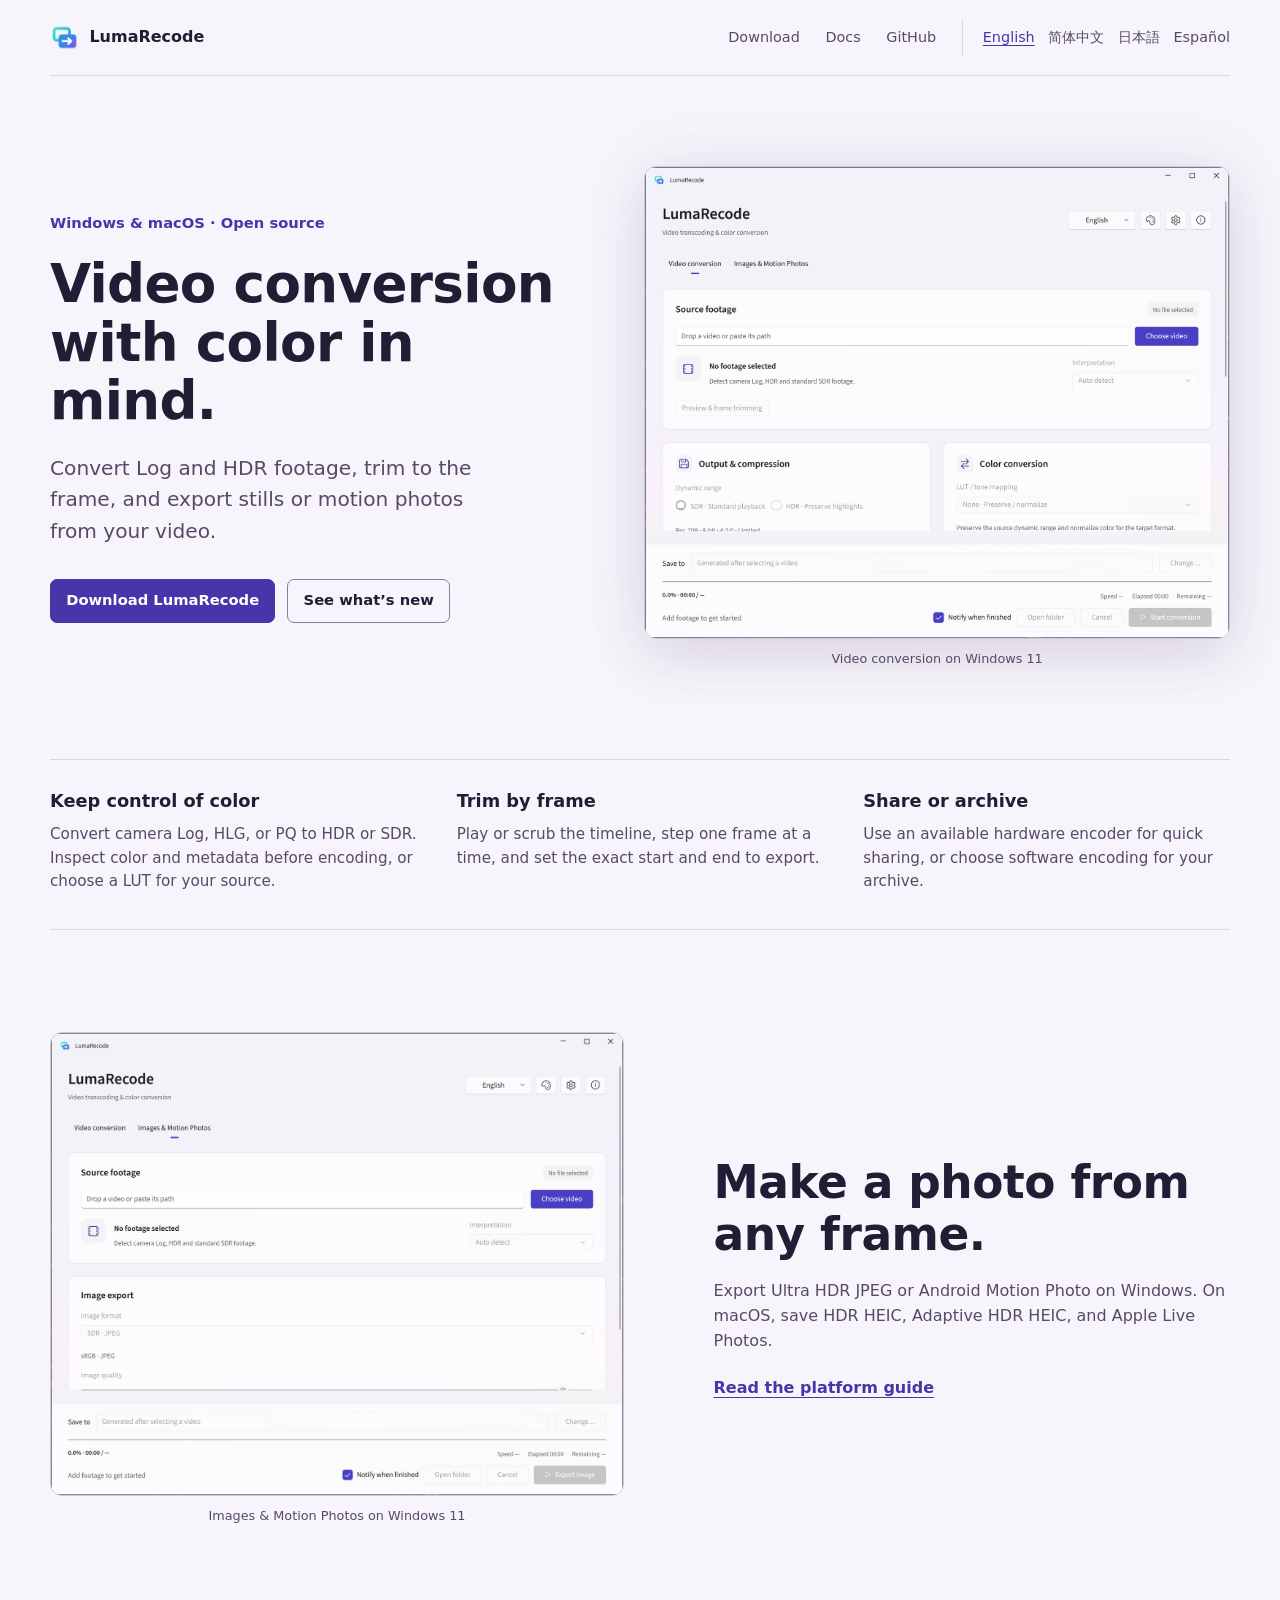
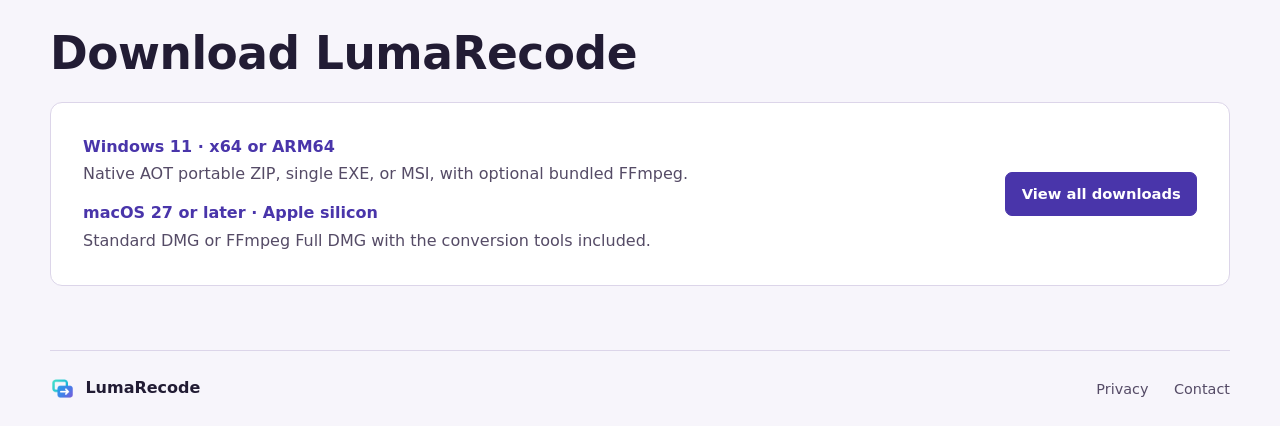
==== site/index.html @ 0689e2ec "Localize the website and follow the system appearance Co-authored-by: codex <197952311+codex@users.n" ====
<!doctype html>
<html lang="en">
<head>
  <meta charset="utf-8">
  <meta name="viewport" content="width=device-width, initial-scale=1">
  <meta name="color-scheme" content="light dark">
  <meta name="description" content="LumaRecode is an open-source video transcoder for Windows and macOS. Convert camera Log and HDR, trim by frame, and export photos.">
  <link rel="canonical" href="https://lumarecode.miku552.top/">
  <link rel="alternate" hreflang="en" href="https://lumarecode.miku552.top/">
  <link rel="alternate" hreflang="zh-Hans" href="https://lumarecode.miku552.top/zh/">
  <link rel="alternate" hreflang="ja" href="https://lumarecode.miku552.top/ja/">
  <link rel="alternate" hreflang="es" href="https://lumarecode.miku552.top/es/">
  <link rel="alternate" hreflang="x-default" href="https://lumarecode.miku552.top/">
  <script src="language.js" data-choose-language></script>
  <link rel="icon" href="assets/lumarecode.png" type="image/png">
  <link rel="stylesheet" href="style.css">
  <title>LumaRecode · Video transcoding for Windows and macOS</title>
</head>
<body>
  <a class="skip" href="#main">Skip to content</a>
  <header class="wrap topbar">
    <a class="brand" href="./?lang=en"><img src="assets/lumarecode.png" width="29" height="29" alt="">LumaRecode</a>
    <div class="site-nav">
      <nav aria-label="Main">
        <a href="#downloads">Download</a>
        <a href="https://github.com/MIKU552/LumaRecode/tree/main/docs#english">Docs</a>
        <a href="https://github.com/MIKU552/LumaRecode">GitHub</a>
      </nav>
      <nav class="locale-nav" aria-label="Language">
        <a href="./?lang=en" data-language="en" lang="en" hreflang="en" aria-current="page">English</a>
        <a href="zh/" data-language="zh" lang="zh-Hans" hreflang="zh-Hans">简体中文</a>
        <a href="ja/" data-language="ja" lang="ja" hreflang="ja">日本語</a>
        <a href="es/" data-language="es" lang="es" hreflang="es">Español</a>
      </nav>
    </div>
  </header>
  <main id="main">
    <section class="wrap hero">
      <div class="intro">
        <p class="platforms">Windows &amp; macOS · Open source</p>
        <h1>Video conversion<br class="headline-break"> with color in mind.</h1>
        <p class="lede">Convert Log and HDR footage, trim to the frame, and export stills or motion photos from your video.</p>
        <div class="actions">
          <a class="button filled" href="#downloads">Download LumaRecode</a>
          <a class="button" href="https://github.com/MIKU552/LumaRecode/blob/main/CHANGELOG.md#english">See what’s new</a>
        </div>
      </div>
      <figure class="hero-shot">
        <picture>
          <source media="(prefers-color-scheme: light)" srcset="assets/windows-conversion-light.webp">
          <img src="assets/windows-conversion.webp" width="1600" height="1291" fetchpriority="high" alt="LumaRecode for Windows, showing the source and conversion controls">
        </picture>
        <figcaption>Video conversion on Windows 11</figcaption>
      </figure>
    </section>
    <section class="wrap workflow" aria-label="Features">
      <div>
        <h2>Keep control of color</h2>
        <p>Convert camera Log, HLG, or PQ to HDR or SDR. Inspect color and metadata before encoding, or choose a LUT for your source.</p>
      </div>
      <div>
        <h2>Trim by frame</h2>
        <p>Play or scrub the timeline, step one frame at a time, and set the exact start and end to export.</p>
      </div>
      <div>
        <h2>Share or archive</h2>
        <p>Use an available hardware encoder for quick sharing, or choose software encoding for your archive.</p>
      </div>
    </section>
    <section class="wrap photos">
      <figure>
        <picture>
          <source media="(prefers-color-scheme: light)" srcset="assets/windows-photos-light.webp">
          <img src="assets/windows-photos.webp" width="1400" height="1129" loading="lazy" alt="The Images and Motion Photos tab in LumaRecode for Windows">
        </picture>
        <figcaption>Images &amp; Motion Photos on Windows 11</figcaption>
      </figure>
      <div>
        <h2>Make a photo from any frame.</h2>
        <p>Export Ultra HDR JPEG or Android Motion Photo on Windows. On macOS, save HDR HEIC, Adaptive HDR HEIC, and Apple Live Photos.</p>
        <a class="text-link" href="https://github.com/MIKU552/LumaRecode/blob/main/docs/readme/en.md">Read the platform guide</a>
      </div>
    </section>
    <section class="wrap downloads" id="downloads">
      <h2>Download LumaRecode</h2>
      <div class="download-panel">
        <dl class="download-platforms">
          <div>
            <dt>Windows 11 · x64 or ARM64</dt>
            <dd>Native AOT portable ZIP, single EXE, or MSI, with optional bundled FFmpeg.</dd>
          </div>
          <div>
            <dt>macOS 27 or later · Apple silicon</dt>
            <dd>Standard DMG or FFmpeg Full DMG with the conversion tools included.</dd>
          </div>
        </dl>
        <a class="button filled" href="https://github.com/MIKU552/LumaRecode/releases/latest">View all downloads</a>
      </div>
    </section>
  </main>
  <footer class="wrap footer">
    <a class="brand" href="./?lang=en"><img src="assets/lumarecode.png" width="25" height="25" alt="">LumaRecode</a>
    <nav aria-label="Project">
      <a href="privacy.html#english">Privacy</a>
      <a href="mailto:lumarecode@miku552.top">Contact</a>
    </nav>
  </footer>
</body>
</html>
---- site/style.css ----
:root {
  color-scheme: dark;
  font-family: system-ui, "Segoe UI", sans-serif;
  color: var(--text);
  background: #101017;
  --text: #f7f5ff;
  --muted: #b7b4c9;
  --line: #2c293b;
  --accent: #d1c2fb;
  --panel: #191823;
  --button-border: #494359;
  --button-hover: #252233;
  --button-hover-border: #82749d;
  --filled-text: #201733;
  --filled-hover: #e4d9ff;
  --image-border: #454158;
  --hero-shadow: 0 18px 68px #030208b0, 0 0 86px #51459832;
}

@media (prefers-color-scheme: light) {
  :root {
    color-scheme: light;
    background: #f7f5fb;
    --text: #221c34;
    --muted: #554b66;
    --line: #dcd5e9;
    --accent: #4935aa;
    --panel: #fff;
    --button-border: #887ca3;
    --button-hover: #eee9f8;
    --button-hover-border: #695b88;
    --filled-text: #fff;
    --filled-hover: #382682;
    --image-border: #cfc6e0;
    --hero-shadow: 0 18px 58px #3c25501f, 0 0 68px #7861b415;
  }
}

*, *::before, *::after { box-sizing: border-box; }
body { margin: 0; line-height: 1.55; }
a { color: inherit; text-underline-offset: .22em; }
a:focus-visible { outline: 2px solid var(--accent); outline-offset: 5px; }
img { display: block; max-width: 100%; height: auto; }
figure, h1, h2, h3, p { margin: 0; }
.wrap { width: min(1180px, calc(100% - 64px)); margin-inline: auto; }
.skip { position: absolute; left: 1rem; top: -5rem; padding: .7rem; background: var(--panel); z-index: 2; }
.skip:focus { top: 1rem; }

.topbar, .footer {
  display: flex;
  justify-content: space-between;
  align-items: center;
  gap: 1.5rem;
  min-height: 76px;
  padding-block: 16px;
}
.topbar { border-bottom: 1px solid var(--line); }
.brand { display: inline-flex; align-items: center; gap: .65rem; font-weight: 700; text-decoration: none; }
nav { display: flex; flex-wrap: wrap; gap: .65rem 1.6rem; color: var(--muted); font-size: .9rem; }
nav a { text-decoration: none; }
nav a:hover { color: var(--text); text-decoration: underline; }
.site-nav { display: flex; flex-wrap: wrap; gap: .55rem 1.6rem; align-items: center; justify-content: flex-end; }
.locale-nav { border-inline-start: 1px solid var(--line); padding-inline-start: 1.25rem; gap: .15rem .85rem; }
.locale-nav a { display: inline-flex; min-height: 36px; align-items: center; }
.locale-nav [aria-current="page"] { color: var(--accent); text-decoration: underline; }

.hero {
  display: grid;
  grid-template-columns: minmax(0, .95fr) minmax(0, 1.05fr);
  align-items: center;
  gap: clamp(2rem, 5vw, 5rem);
  padding-block: clamp(3.2rem, 7vw, 6.6rem);
}
.platforms { color: var(--accent); font-size: .92rem; font-weight: 600; }
.platforms { margin-bottom: 1.3rem; }
h1 {
  font-size: clamp(2.35rem, 4.55vw, 4.125rem);
  font-weight: 680;
  letter-spacing: -.012em;
  line-height: 1.1;
  text-wrap: balance;
}
h1:lang(zh), h1:lang(ja) { letter-spacing: .028em; line-height: 1.15; }
.hero h1:lang(en) { font-size: clamp(2.25rem, 4.15vw, 3.5rem); }
.lede { margin-top: 1.4rem; max-width: 34ch; font-size: clamp(1.06rem, 1.6vw, 1.26rem); }
p, figcaption { color: var(--muted); }
.actions { display: flex; flex-wrap: wrap; gap: .75rem; margin-top: 2rem; }
.button {
  display: inline-flex;
  align-items: center;
  justify-content: center;
  min-height: 44px;
  padding: .58rem .95rem;
  border: 1px solid var(--button-border);
  border-radius: 7px;
  font-size: .92rem;
  font-weight: 650;
  text-decoration: none;
}
.button:hover { background: var(--button-hover); border-color: var(--button-hover-border); }
.button.filled { border-color: var(--accent); background: var(--accent); color: var(--filled-text); }
.button.filled:hover { background: var(--filled-hover); }
.hero-shot img, .photos img {
  width: 100%;
  border: 1px solid var(--image-border);
  border-radius: 12px;
}
.hero-shot img { box-shadow: var(--hero-shadow); }
figcaption { margin-top: .65rem; text-align: center; font-size: .8rem; }

.workflow {
  display: grid;
  grid-template-columns: repeat(3, minmax(0, 1fr));
  gap: 1.6rem 2.5rem;
  padding-block: 1.8rem 2.2rem;
  border-block: 1px solid var(--line);
}
.workflow h2 { margin-bottom: .45rem; font-size: 1.11rem; }
.workflow p { font-size: .95rem; }
.photos {
  display: grid;
  grid-template-columns: minmax(0, 1fr) minmax(0, .9fr);
  align-items: center;
  gap: clamp(2rem, 7vw, 6rem);
  padding-block: clamp(3.5rem, 8vw, 7rem);
}
.photos h2, .downloads h2 { font-size: clamp(1.9rem, 3.55vw, 3.3rem); line-height: 1.15; letter-spacing: -.01em; }
.photos h2:lang(zh), .photos h2:lang(ja), .downloads h2:lang(zh), .downloads h2:lang(ja) { letter-spacing: .02em; }
.photos p { margin-block: 1.1rem 1.4rem; }
.text-link { color: var(--accent); font-weight: 600; }
.downloads { scroll-margin-top: 1.5rem; padding-bottom: 4rem; }
.download-panel {
  display: grid;
  grid-template-columns: minmax(0, 1fr) auto;
  align-items: center;
  gap: 1.25rem 2rem;
  margin-top: 1.35rem;
  padding: clamp(1.15rem, 3vw, 2rem);
  border: 1px solid var(--line);
  border-radius: 12px;
  background: var(--panel);
}
.download-platforms { display: grid; gap: .9rem; margin: 0; }
.download-platforms dt { color: var(--accent); font-weight: 600; }
.download-platforms dd { margin: .15rem 0 0; color: var(--muted); }
.footer { border-top: 1px solid var(--line); }
.policy { max-width: 780px; padding-block: 3rem; }
.policy section + section { margin-top: 3.5rem; }
.policy h1 { font-size: clamp(2rem, 5vw, 3rem); }
.policy h2 { font-size: 1.25rem; margin-top: 1.8rem; }
.policy p { margin-top: .7rem; }

@media (max-width: 830px) {
  .wrap { width: calc(100% - 40px); }
  .hero, .photos { grid-template-columns: 1fr; gap: 1.8rem; }
  .hero .lede { max-width: 50ch; }
  .photos > div { order: -1; }
}

@media (max-width: 560px) {
  .topbar, .footer { align-items: flex-start; flex-direction: column; gap: .9rem; }
  nav { gap: .55rem 1.05rem; }
  .site-nav { justify-content: flex-start; }
  .locale-nav { border-inline-start: 0; padding-inline-start: 0; }
  .workflow, .download-panel { grid-template-columns: 1fr; }
  .download-panel .button { justify-self: start; }
}

@media (max-width: 360px) {
  .headline-break { display: none; }
}
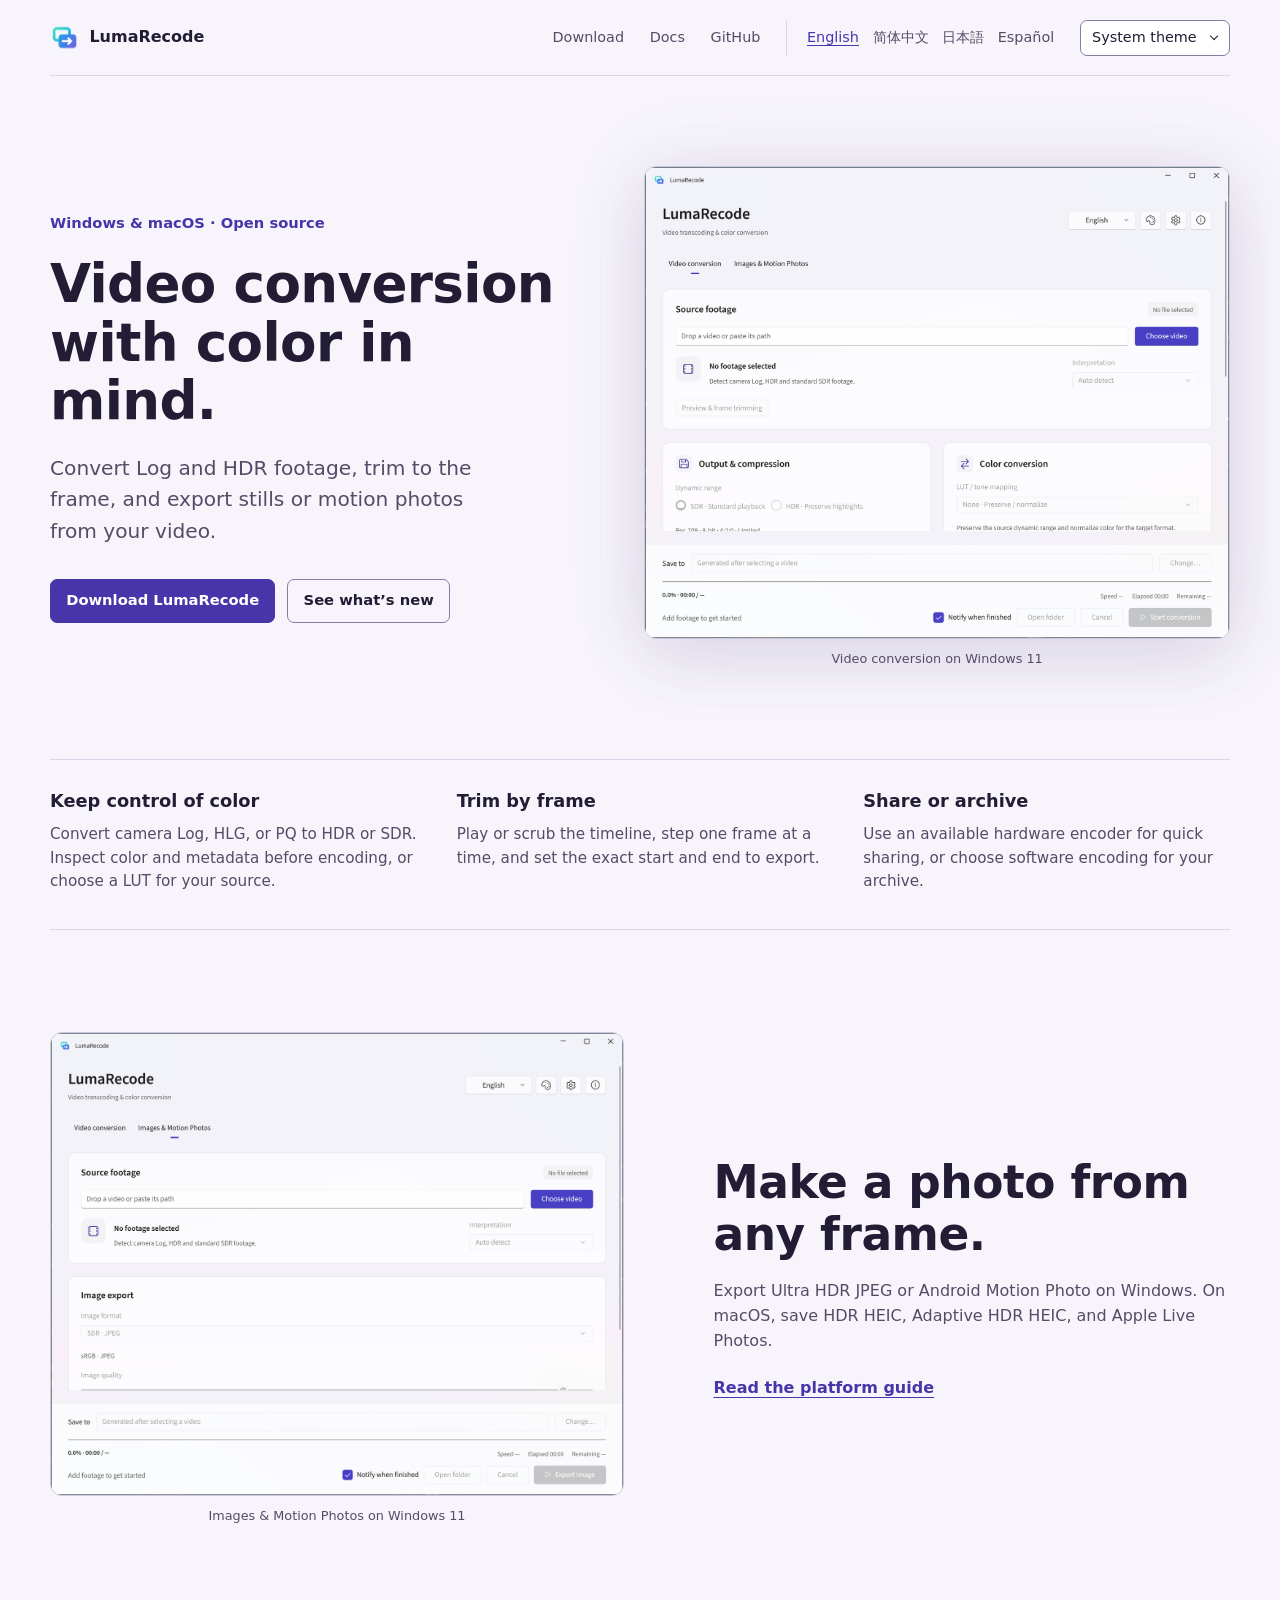
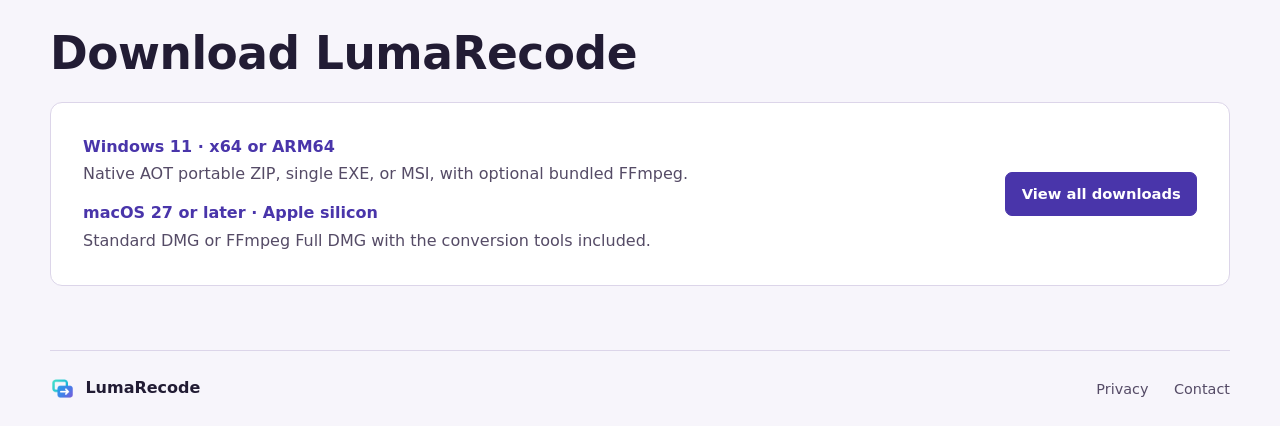
==== commit 07e5e7a2: "Add a persistent system, light and dark theme selector Co-authored-by: codex <197952311+codex@users." ====
--- a/site/index.html
+++ b/site/index.html
@@ -13,6 +13,7 @@
   <link rel="alternate" hreflang="x-default" href="https://lumarecode.miku552.top/">
   <script src="language.js" data-choose-language></script>
   <link rel="icon" href="assets/lumarecode.png" type="image/png">
+  <script src="appearance.js"></script>
   <link rel="stylesheet" href="style.css">
   <title>LumaRecode · Video transcoding for Windows and macOS</title>
 </head>
@@ -32,6 +33,13 @@
         <a href="ja/" data-language="ja" lang="ja" hreflang="ja">日本語</a>
         <a href="es/" data-language="es" lang="es" hreflang="es">Español</a>
       </nav>
+      <div class="theme-picker" hidden>
+        <select aria-label="Appearance">
+          <option value="system">System theme</option>
+          <option value="light">Light theme</option>
+          <option value="dark">Dark theme</option>
+        </select>
+      </div>
     </div>
   </header>
   <main id="main">
@@ -47,7 +55,7 @@
       </div>
       <figure class="hero-shot">
         <picture>
-          <source media="(prefers-color-scheme: light)" srcset="assets/windows-conversion-light.webp">
+          <source data-light-screenshot media="(prefers-color-scheme: light)" srcset="assets/windows-conversion-light.webp">
           <img src="assets/windows-conversion.webp" width="1600" height="1291" fetchpriority="high" alt="LumaRecode for Windows, showing the source and conversion controls">
         </picture>
         <figcaption>Video conversion on Windows 11</figcaption>
@@ -70,7 +78,7 @@
     <section class="wrap photos">
       <figure>
         <picture>
-          <source media="(prefers-color-scheme: light)" srcset="assets/windows-photos-light.webp">
+          <source data-light-screenshot media="(prefers-color-scheme: light)" srcset="assets/windows-photos-light.webp">
           <img src="assets/windows-photos.webp" width="1400" height="1129" loading="lazy" alt="The Images and Motion Photos tab in LumaRecode for Windows">
         </picture>
         <figcaption>Images &amp; Motion Photos on Windows 11</figcaption>
--- a/site/style.css
+++ b/site/style.css
@@ -1,45 +1,30 @@
 :root {
-  color-scheme: dark;
+  color-scheme: light dark;
   font-family: system-ui, "Segoe UI", sans-serif;
   color: var(--text);
-  background: #101017;
-  --text: #f7f5ff;
-  --muted: #b7b4c9;
-  --line: #2c293b;
-  --accent: #d1c2fb;
-  --panel: #191823;
-  --button-border: #494359;
-  --button-hover: #252233;
-  --button-hover-border: #82749d;
-  --filled-text: #201733;
-  --filled-hover: #e4d9ff;
-  --image-border: #454158;
-  --hero-shadow: 0 18px 68px #030208b0, 0 0 86px #51459832;
+  background: light-dark(#f7f5fb, #101017);
+  --text: light-dark(#221c34, #f7f5ff);
+  --muted: light-dark(#554b66, #b7b4c9);
+  --line: light-dark(#dcd5e9, #2c293b);
+  --accent: light-dark(#4935aa, #d1c2fb);
+  --panel: light-dark(#fff, #191823);
+  --button-border: light-dark(#887ca3, #494359);
+  --button-hover: light-dark(#eee9f8, #252233);
+  --button-hover-border: light-dark(#695b88, #82749d);
+  --filled-text: light-dark(#fff, #201733);
+  --filled-hover: light-dark(#382682, #e4d9ff);
+  --image-border: light-dark(#cfc6e0, #454158);
+  --image-shadow: light-dark(#3c25501f, #030208b0);
+  --image-glow: light-dark(#7861b415, #51459832);
 }
 
-@media (prefers-color-scheme: light) {
-  :root {
-    color-scheme: light;
-    background: #f7f5fb;
-    --text: #221c34;
-    --muted: #554b66;
-    --line: #dcd5e9;
-    --accent: #4935aa;
-    --panel: #fff;
-    --button-border: #887ca3;
-    --button-hover: #eee9f8;
-    --button-hover-border: #695b88;
-    --filled-text: #fff;
-    --filled-hover: #382682;
-    --image-border: #cfc6e0;
-    --hero-shadow: 0 18px 58px #3c25501f, 0 0 68px #7861b415;
-  }
-}
+:root[data-appearance="light"] { color-scheme: light; }
+:root[data-appearance="dark"] { color-scheme: dark; }
 
 *, *::before, *::after { box-sizing: border-box; }
 body { margin: 0; line-height: 1.55; }
 a { color: inherit; text-underline-offset: .22em; }
-a:focus-visible { outline: 2px solid var(--accent); outline-offset: 5px; }
+a:focus-visible, .theme-picker select:focus-visible { outline: 2px solid var(--accent); outline-offset: 5px; }
 img { display: block; max-width: 100%; height: auto; }
 figure, h1, h2, h3, p { margin: 0; }
 .wrap { width: min(1180px, calc(100% - 64px)); margin-inline: auto; }
@@ -63,6 +48,33 @@
 .locale-nav { border-inline-start: 1px solid var(--line); padding-inline-start: 1.25rem; gap: .15rem .85rem; }
 .locale-nav a { display: inline-flex; min-height: 36px; align-items: center; }
 .locale-nav [aria-current="page"] { color: var(--accent); text-decoration: underline; }
+.theme-picker { display: inline-flex; position: relative; }
+.theme-picker[hidden] { display: none; }
+.theme-picker select {
+  appearance: none;
+  min-height: 36px;
+  padding: .28rem 2rem .28rem .7rem;
+  border: 1px solid var(--button-border);
+  border-radius: 7px;
+  background: var(--panel);
+  color: var(--text);
+  font: inherit;
+  font-size: .9rem;
+  cursor: pointer;
+}
+.theme-picker select:hover { background: var(--button-hover); border-color: var(--button-hover-border); }
+.theme-picker::after {
+  content: "";
+  position: absolute;
+  top: calc(50% - .28rem);
+  right: .8rem;
+  width: .38rem;
+  height: .38rem;
+  border-right: 1px solid;
+  border-bottom: 1px solid;
+  transform: rotate(45deg);
+  pointer-events: none;
+}
 
 .hero {
   display: grid;
@@ -105,7 +117,7 @@
   border: 1px solid var(--image-border);
   border-radius: 12px;
 }
-.hero-shot img { box-shadow: var(--hero-shadow); }
+.hero-shot img { box-shadow: 0 18px 68px var(--image-shadow), 0 0 86px var(--image-glow); }
 figcaption { margin-top: .65rem; text-align: center; font-size: .8rem; }
 
 .workflow {
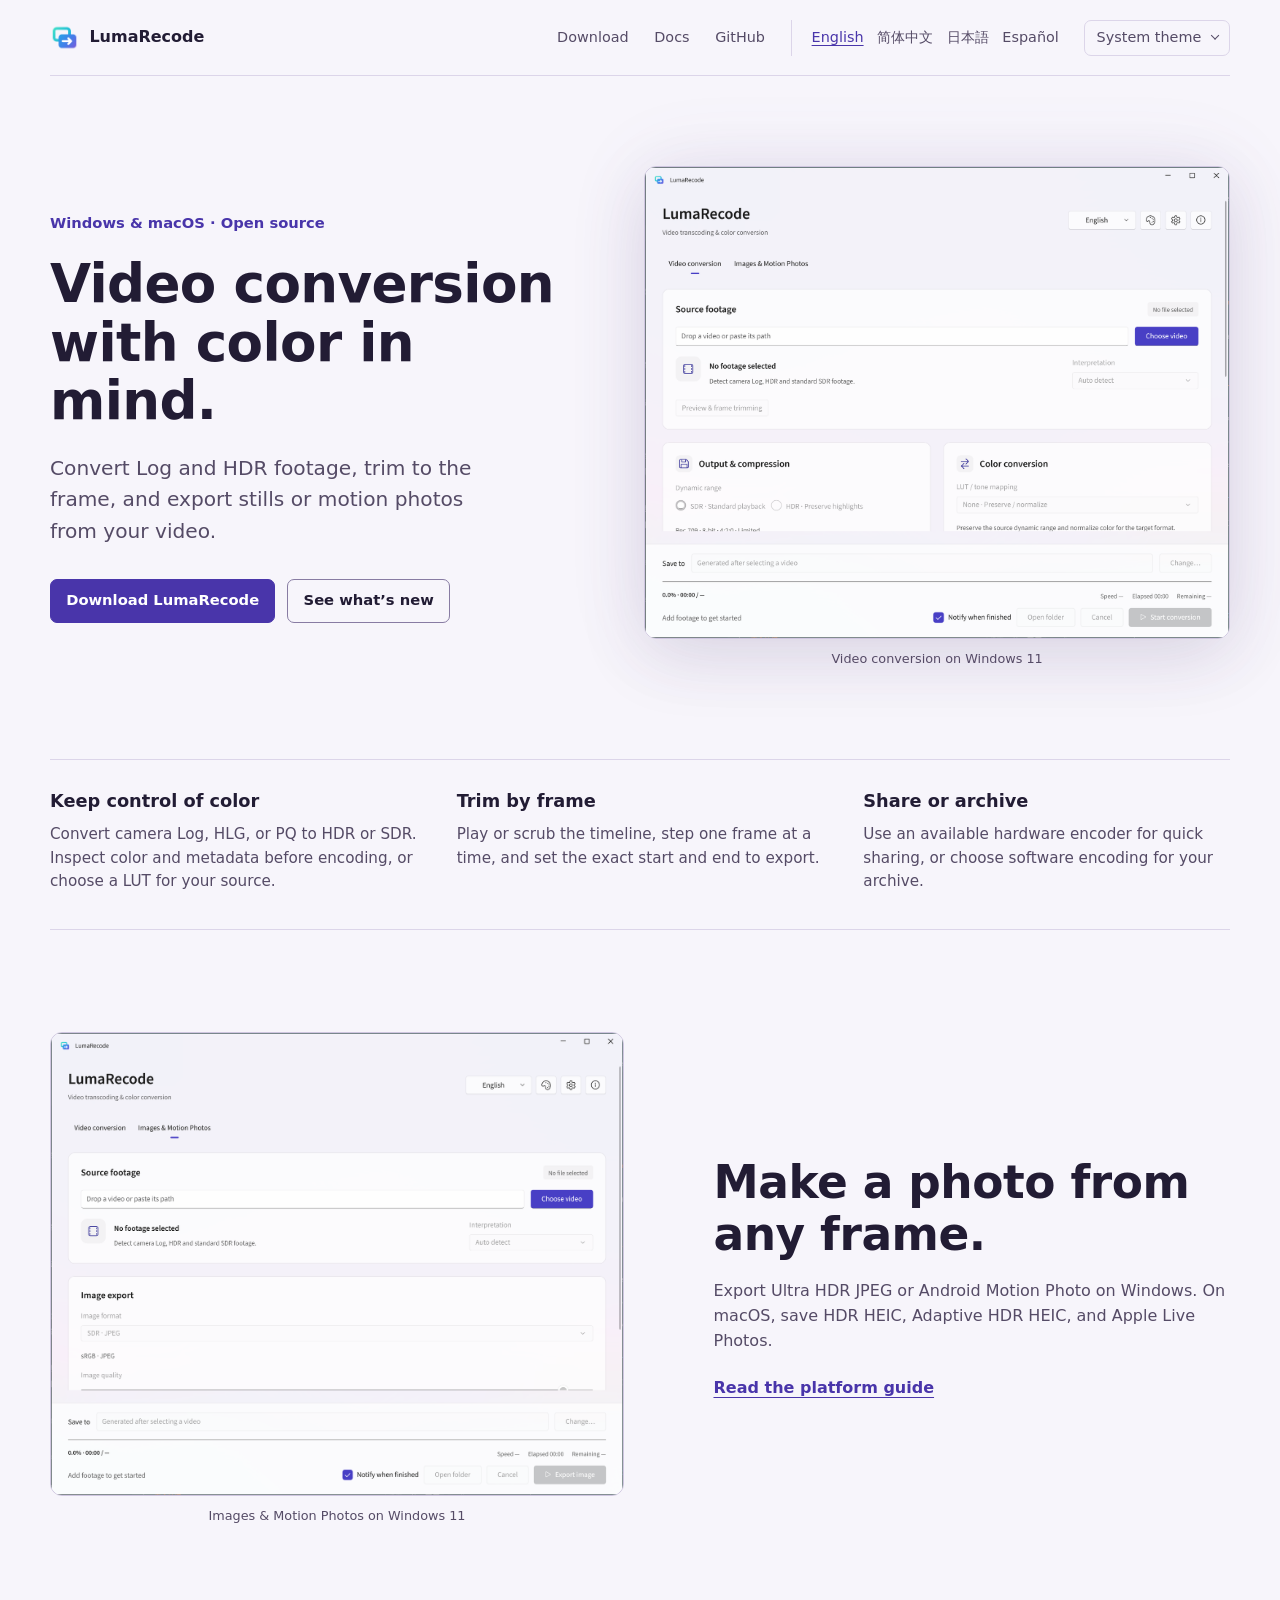
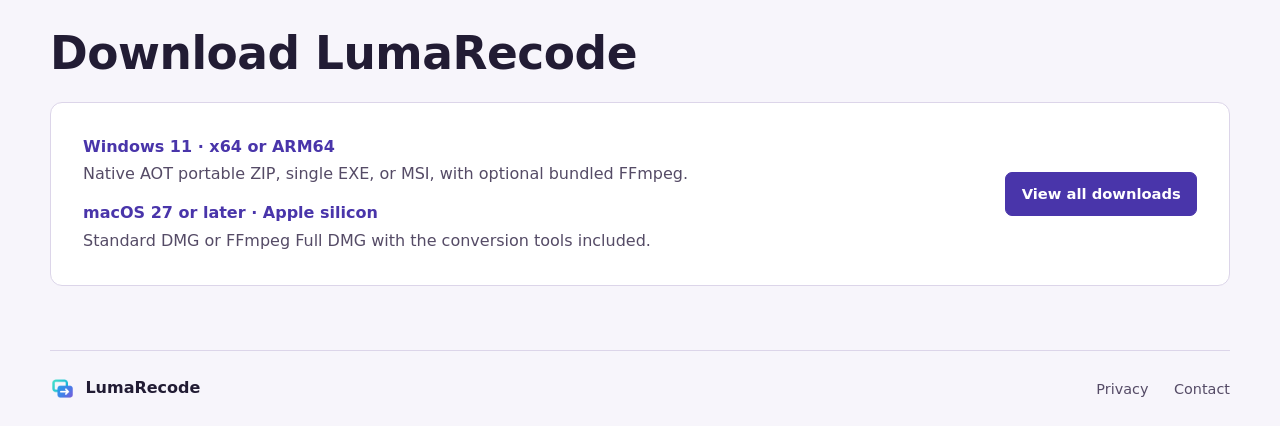
==== commit f8e28244: "Match the website appearance menu to the navigation Co-authored-by: codex <197952311+codex@users.nor" ====
--- a/site/index.html
+++ b/site/index.html
@@ -13,8 +13,8 @@
   <link rel="alternate" hreflang="x-default" href="https://lumarecode.miku552.top/">
   <script src="language.js" data-choose-language></script>
   <link rel="icon" href="assets/lumarecode.png" type="image/png">
-  <script src="appearance.js"></script>
-  <link rel="stylesheet" href="style.css">
+  <script src="appearance.js?v=2"></script>
+  <link rel="stylesheet" href="style.css?v=2">
   <title>LumaRecode · Video transcoding for Windows and macOS</title>
 </head>
 <body>
@@ -33,13 +33,14 @@
         <a href="ja/" data-language="ja" lang="ja" hreflang="ja">日本語</a>
         <a href="es/" data-language="es" lang="es" hreflang="es">Español</a>
       </nav>
-      <div class="theme-picker" hidden>
-        <select aria-label="Appearance">
-          <option value="system">System theme</option>
-          <option value="light">Light theme</option>
-          <option value="dark">Dark theme</option>
-        </select>
-      </div>
+      <details class="theme-picker" data-label="Appearance" hidden>
+        <summary>System theme</summary>
+        <div class="theme-menu" role="group" aria-label="Appearance">
+          <button type="button" data-mode="system" aria-pressed="true">System theme</button>
+          <button type="button" data-mode="light" aria-pressed="false">Light theme</button>
+          <button type="button" data-mode="dark" aria-pressed="false">Dark theme</button>
+        </div>
+      </details>
     </div>
   </header>
   <main id="main">
--- a/site/style.css
+++ b/site/style.css
@@ -1,30 +1,45 @@
 :root {
-  color-scheme: light dark;
+  color-scheme: dark;
   font-family: system-ui, "Segoe UI", sans-serif;
   color: var(--text);
-  background: light-dark(#f7f5fb, #101017);
-  --text: light-dark(#221c34, #f7f5ff);
-  --muted: light-dark(#554b66, #b7b4c9);
-  --line: light-dark(#dcd5e9, #2c293b);
-  --accent: light-dark(#4935aa, #d1c2fb);
-  --panel: light-dark(#fff, #191823);
-  --button-border: light-dark(#887ca3, #494359);
-  --button-hover: light-dark(#eee9f8, #252233);
-  --button-hover-border: light-dark(#695b88, #82749d);
-  --filled-text: light-dark(#fff, #201733);
-  --filled-hover: light-dark(#382682, #e4d9ff);
-  --image-border: light-dark(#cfc6e0, #454158);
-  --image-shadow: light-dark(#3c25501f, #030208b0);
-  --image-glow: light-dark(#7861b415, #51459832);
-}
-
-:root[data-appearance="light"] { color-scheme: light; }
-:root[data-appearance="dark"] { color-scheme: dark; }
+  background: #101017;
+  --text: #f7f5ff;
+  --muted: #b7b4c9;
+  --line: #2c293b;
+  --accent: #d1c2fb;
+  --panel: #191823;
+  --button-border: #494359;
+  --button-hover: #252233;
+  --button-hover-border: #82749d;
+  --filled-text: #201733;
+  --filled-hover: #e4d9ff;
+  --image-border: #454158;
+  --image-shadow: #030208b0;
+  --image-glow: #51459832;
+}
+
+:root[data-appearance="light"] {
+  color-scheme: light;
+  background: #f7f5fb;
+  --text: #221c34;
+  --muted: #554b66;
+  --line: #dcd5e9;
+  --accent: #4935aa;
+  --panel: #fff;
+  --button-border: #887ca3;
+  --button-hover: #eee9f8;
+  --button-hover-border: #695b88;
+  --filled-text: #fff;
+  --filled-hover: #382682;
+  --image-border: #cfc6e0;
+  --image-shadow: #3c25501f;
+  --image-glow: #7861b415;
+}
 
 *, *::before, *::after { box-sizing: border-box; }
 body { margin: 0; line-height: 1.55; }
 a { color: inherit; text-underline-offset: .22em; }
-a:focus-visible, .theme-picker select:focus-visible { outline: 2px solid var(--accent); outline-offset: 5px; }
+a:focus-visible, .theme-picker :focus-visible { outline: 2px solid var(--accent); outline-offset: 3px; }
 img { display: block; max-width: 100%; height: auto; }
 figure, h1, h2, h3, p { margin: 0; }
 .wrap { width: min(1180px, calc(100% - 64px)); margin-inline: auto; }
@@ -48,32 +63,73 @@
 .locale-nav { border-inline-start: 1px solid var(--line); padding-inline-start: 1.25rem; gap: .15rem .85rem; }
 .locale-nav a { display: inline-flex; min-height: 36px; align-items: center; }
 .locale-nav [aria-current="page"] { color: var(--accent); text-decoration: underline; }
-.theme-picker { display: inline-flex; position: relative; }
-.theme-picker[hidden] { display: none; }
-.theme-picker select {
-  appearance: none;
+.theme-picker { position: relative; font-size: .9rem; }
+.theme-picker summary {
+  display: flex;
+  align-items: center;
+  gap: .65rem;
   min-height: 36px;
-  padding: .28rem 2rem .28rem .7rem;
-  border: 1px solid var(--button-border);
+  padding: .25rem .7rem;
+  border: 1px solid var(--line);
   border-radius: 7px;
-  background: var(--panel);
-  color: var(--text);
-  font: inherit;
-  font-size: .9rem;
+  color: var(--muted);
+  list-style: none;
   cursor: pointer;
 }
-.theme-picker select:hover { background: var(--button-hover); border-color: var(--button-hover-border); }
-.theme-picker::after {
+.theme-picker summary::-webkit-details-marker { display: none; }
+.theme-picker summary::after {
   content: "";
-  position: absolute;
-  top: calc(50% - .28rem);
-  right: .8rem;
   width: .38rem;
   height: .38rem;
   border-right: 1px solid;
   border-bottom: 1px solid;
-  transform: rotate(45deg);
-  pointer-events: none;
+  transform: translateY(-.1rem) rotate(45deg);
+}
+.theme-picker summary:hover, .theme-picker[open] summary {
+  background: var(--panel);
+  border-color: var(--button-border);
+  color: var(--text);
+}
+.theme-menu {
+  position: absolute;
+  z-index: 3;
+  inset-block-start: calc(100% + .4rem);
+  inset-inline-end: 0;
+  display: grid;
+  gap: .15rem;
+  min-width: max(100%, 9rem);
+  padding: .35rem;
+  background: var(--panel);
+  border: 1px solid var(--line);
+  border-radius: 9px;
+  box-shadow: 0 .65rem 1.7rem var(--image-shadow);
+}
+.theme-menu button {
+  display: flex;
+  align-items: center;
+  justify-content: space-between;
+  gap: .95rem;
+  min-height: 36px;
+  padding: .35rem .6rem;
+  border: 0;
+  border-radius: 5px;
+  background: transparent;
+  color: var(--text);
+  font: inherit;
+  text-align: start;
+  white-space: nowrap;
+  cursor: pointer;
+}
+.theme-menu button:hover, .theme-menu [aria-pressed="true"] { background: var(--button-hover); }
+.theme-picker:not([open]) .theme-menu { display: none; }
+.theme-menu [aria-pressed="true"] { color: var(--accent); font-weight: 650; }
+.theme-menu [aria-pressed="true"]::after {
+  content: "";
+  width: .34rem;
+  height: .62rem;
+  border-right: 1.5px solid;
+  border-bottom: 1.5px solid;
+  transform: translateY(-.1rem) rotate(40deg);
 }
 
 .hero {
@@ -174,6 +230,7 @@
   nav { gap: .55rem 1.05rem; }
   .site-nav { justify-content: flex-start; }
   .locale-nav { border-inline-start: 0; padding-inline-start: 0; }
+  .theme-menu { inset-inline: 0 auto; }
   .workflow, .download-panel { grid-template-columns: 1fr; }
   .download-panel .button { justify-self: start; }
 }
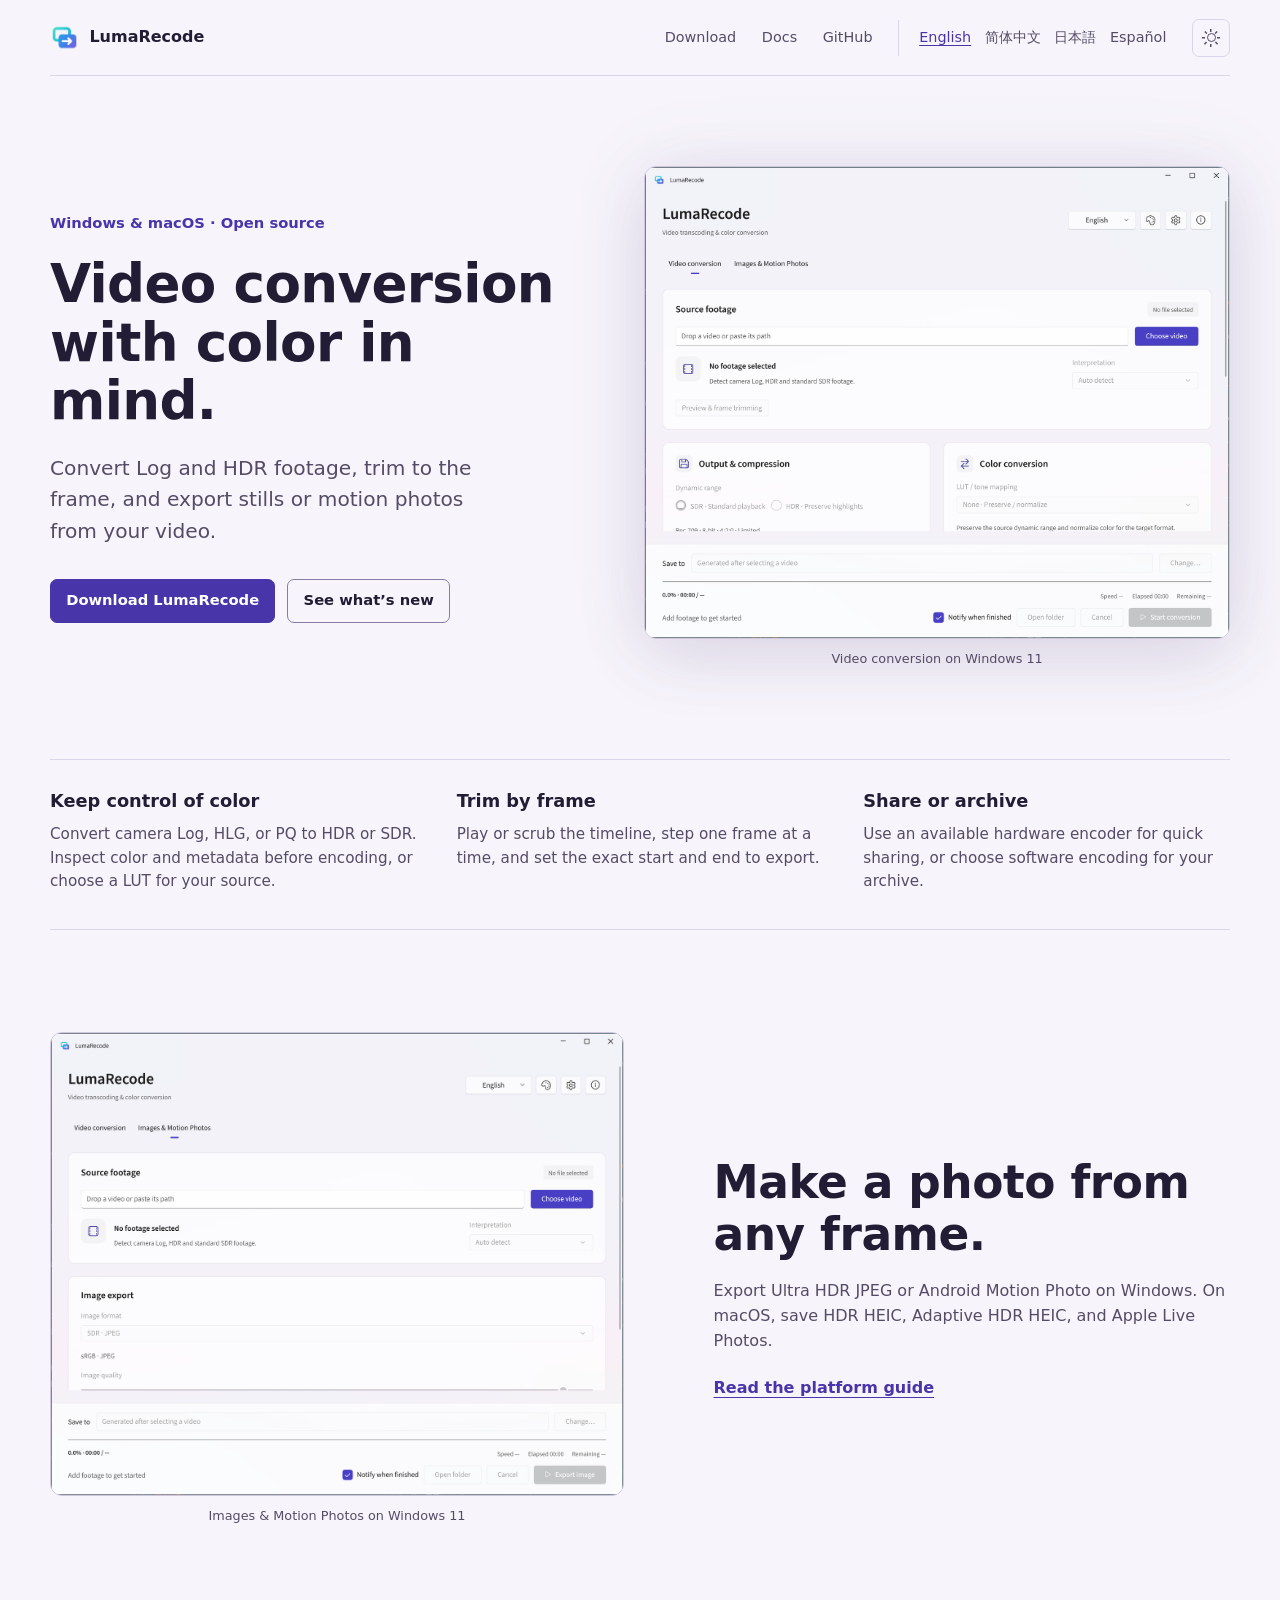
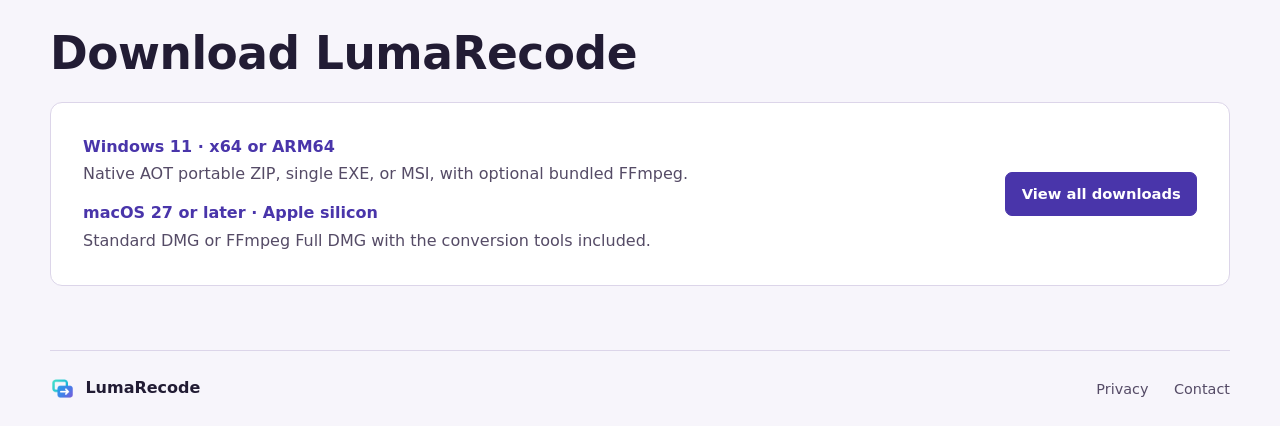
==== commit 373026e6: "Show a sun or moon in the appearance control Co-authored-by: codex <197952311+codex@users.noreply.gi" ====
--- a/site/index.html
+++ b/site/index.html
@@ -13,8 +13,8 @@
   <link rel="alternate" hreflang="x-default" href="https://lumarecode.miku552.top/">
   <script src="language.js" data-choose-language></script>
   <link rel="icon" href="assets/lumarecode.png" type="image/png">
-  <script src="appearance.js?v=2"></script>
-  <link rel="stylesheet" href="style.css?v=2">
+  <script src="appearance.js?v=3"></script>
+  <link rel="stylesheet" href="style.css?v=3">
   <title>LumaRecode · Video transcoding for Windows and macOS</title>
 </head>
 <body>
@@ -34,7 +34,7 @@
         <a href="es/" data-language="es" lang="es" hreflang="es">Español</a>
       </nav>
       <details class="theme-picker" data-label="Appearance" hidden>
-        <summary>System theme</summary>
+        <summary aria-label="Appearance"><span class="theme-icon" aria-hidden="true"></span></summary>
         <div class="theme-menu" role="group" aria-label="Appearance">
           <button type="button" data-mode="system" aria-pressed="true">System theme</button>
           <button type="button" data-mode="light" aria-pressed="false">Light theme</button>
--- a/site/style.css
+++ b/site/style.css
@@ -65,11 +65,10 @@
 .locale-nav [aria-current="page"] { color: var(--accent); text-decoration: underline; }
 .theme-picker { position: relative; font-size: .9rem; }
 .theme-picker summary {
-  display: flex;
-  align-items: center;
-  gap: .65rem;
-  min-height: 36px;
-  padding: .25rem .7rem;
+  display: grid;
+  place-items: center;
+  width: 38px;
+  height: 38px;
   border: 1px solid var(--line);
   border-radius: 7px;
   color: var(--muted);
@@ -77,19 +76,46 @@
   cursor: pointer;
 }
 .theme-picker summary::-webkit-details-marker { display: none; }
-.theme-picker summary::after {
-  content: "";
-  width: .38rem;
-  height: .38rem;
-  border-right: 1px solid;
-  border-bottom: 1px solid;
-  transform: translateY(-.1rem) rotate(45deg);
-}
 .theme-picker summary:hover, .theme-picker[open] summary {
   background: var(--panel);
   border-color: var(--button-border);
   color: var(--text);
 }
+.theme-icon {
+  --ray: linear-gradient(currentColor, currentColor);
+  position: relative;
+  display: grid;
+  place-items: center;
+  width: 18px;
+  height: 18px;
+  background: var(--ray) center top / 1.5px 3px no-repeat,
+              var(--ray) center bottom / 1.5px 3px no-repeat,
+              var(--ray) left center / 3px 1.5px no-repeat,
+              var(--ray) right center / 3px 1.5px no-repeat;
+}
+.theme-icon::before {
+  content: "";
+  width: 9px;
+  height: 9px;
+  border: 1.5px solid;
+  border-radius: 50%;
+}
+.theme-icon::after {
+  content: "";
+  position: absolute;
+  inset: 0;
+  background: inherit;
+  transform: rotate(45deg);
+}
+:root[data-appearance="dark"] .theme-icon { background: none; }
+:root[data-appearance="dark"] .theme-icon::before {
+  width: 15px;
+  height: 15px;
+  border: 0;
+  box-shadow: inset 4px -2px 0 currentColor;
+  transform: rotate(-12deg);
+}
+:root[data-appearance="dark"] .theme-icon::after { display: none; }
 .theme-menu {
   position: absolute;
   z-index: 3;
@@ -228,9 +254,9 @@
 @media (max-width: 560px) {
   .topbar, .footer { align-items: flex-start; flex-direction: column; gap: .9rem; }
   nav { gap: .55rem 1.05rem; }
-  .site-nav { justify-content: flex-start; }
-  .locale-nav { border-inline-start: 0; padding-inline-start: 0; }
-  .theme-menu { inset-inline: 0 auto; }
+  .site-nav { width: 100%; justify-content: flex-start; gap: .4rem .55rem; }
+  .locale-nav { border-inline-start: 0; padding-inline-start: 0; gap: .15rem .55rem; }
+  .theme-picker { margin-inline-start: auto; }
   .workflow, .download-panel { grid-template-columns: 1fr; }
   .download-panel .button { justify-self: start; }
 }
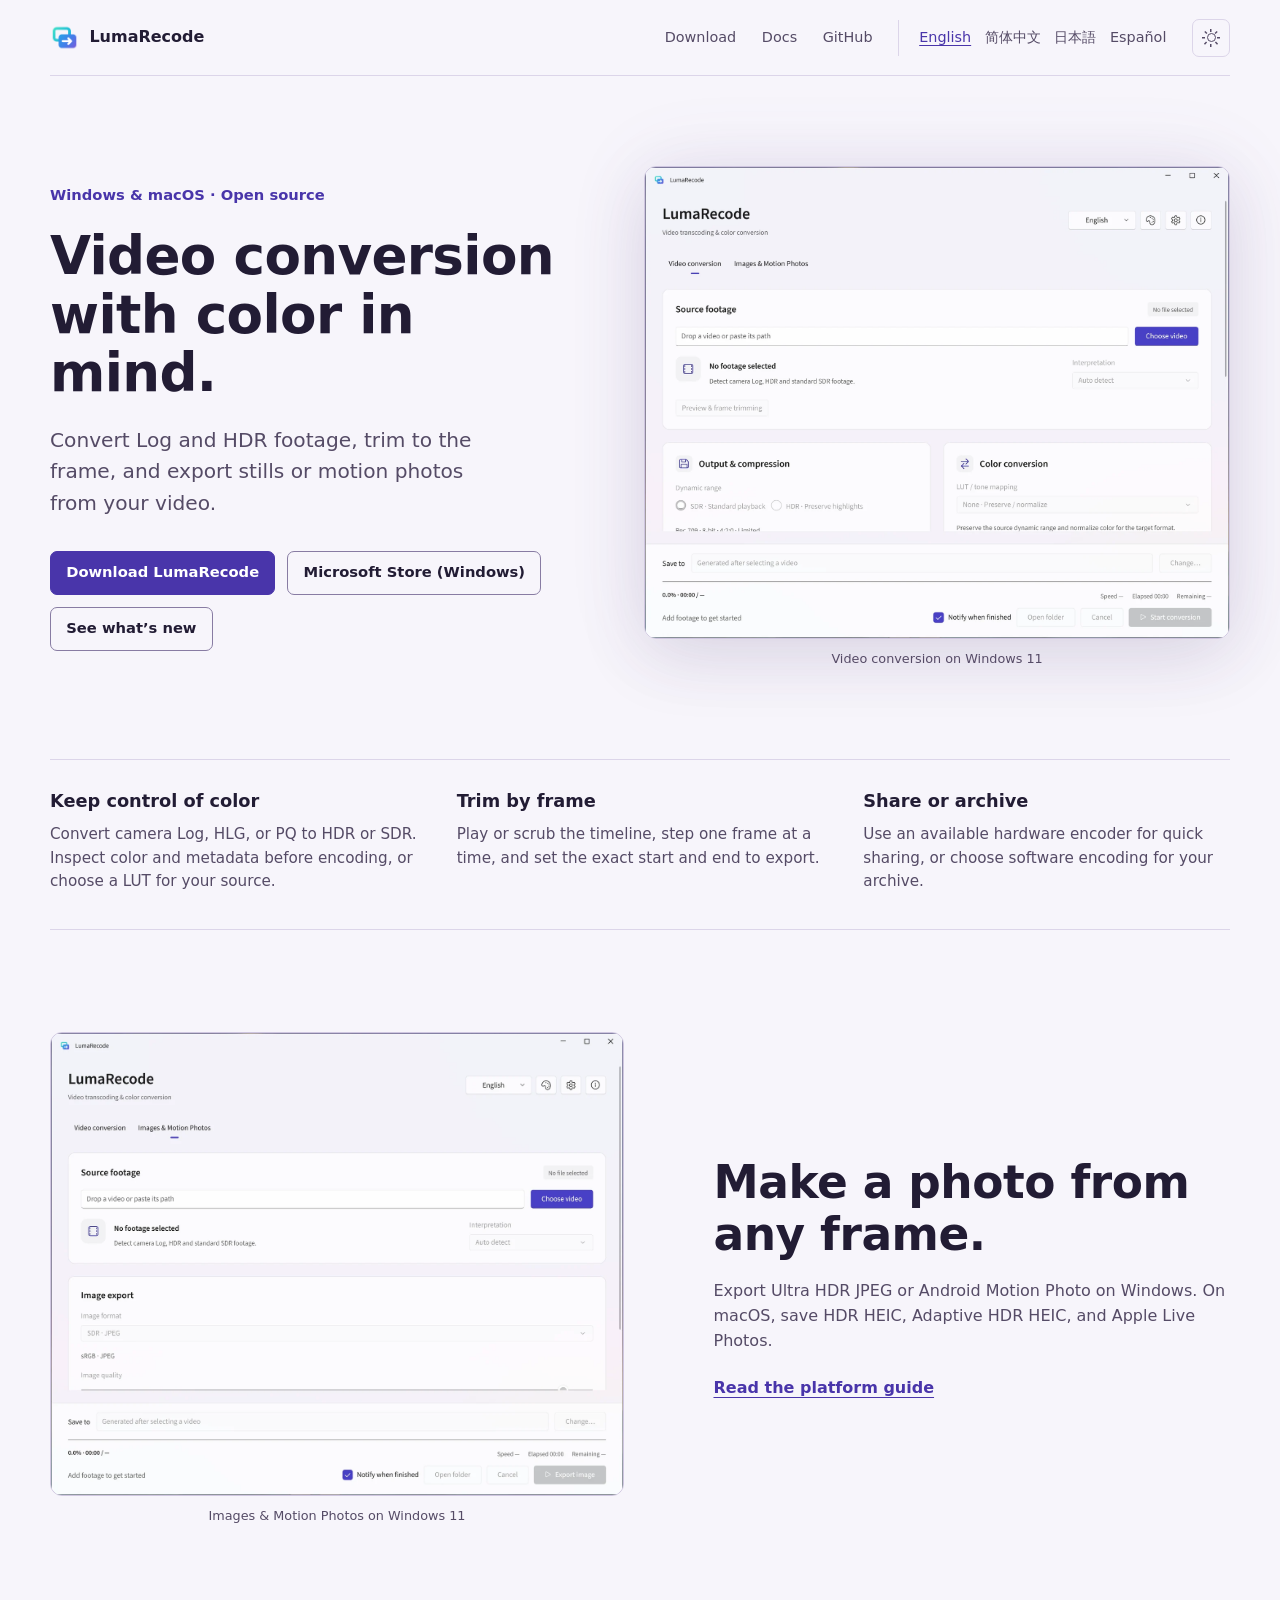
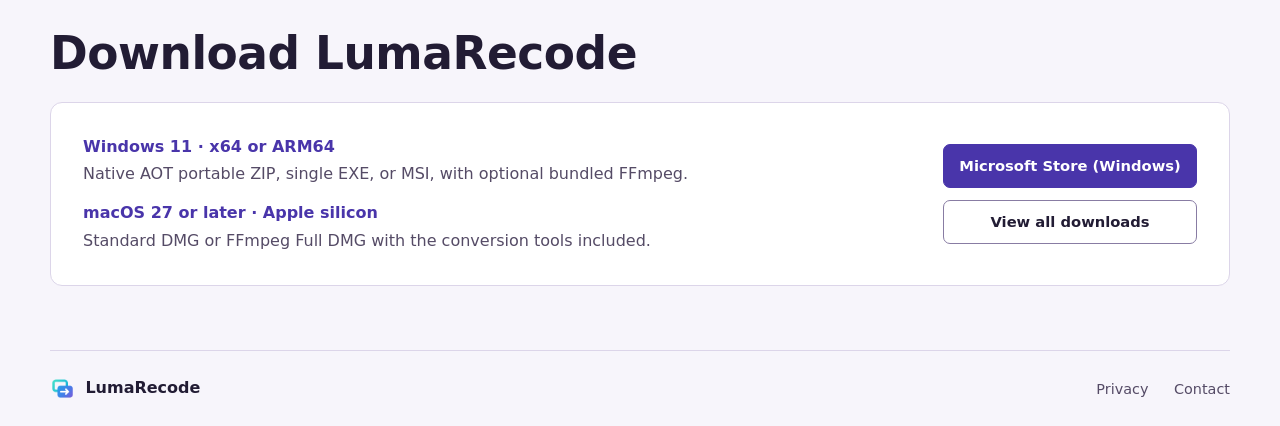
==== commit 3956d53c: "Add Microsoft Store links to README and project website" ====
--- a/site/index.html
+++ b/site/index.html
@@ -51,6 +51,7 @@
         <p class="lede">Convert Log and HDR footage, trim to the frame, and export stills or motion photos from your video.</p>
         <div class="actions">
           <a class="button filled" href="#downloads">Download LumaRecode</a>
+          <a class="button" href="https://apps.microsoft.com/detail/9N71VF8GJT6F">Microsoft Store (Windows)</a>
           <a class="button" href="https://github.com/MIKU552/LumaRecode/blob/main/CHANGELOG.md#english">See what’s new</a>
         </div>
       </div>
@@ -103,7 +104,10 @@
             <dd>Standard DMG or FFmpeg Full DMG with the conversion tools included.</dd>
           </div>
         </dl>
-        <a class="button filled" href="https://github.com/MIKU552/LumaRecode/releases/latest">View all downloads</a>
+        <div class="download-actions">
+          <a class="button filled" href="https://apps.microsoft.com/detail/9N71VF8GJT6F">Microsoft Store (Windows)</a>
+          <a class="button" href="https://github.com/MIKU552/LumaRecode/releases/latest">View all downloads</a>
+        </div>
       </div>
     </section>
   </main>
--- a/site/style.css
+++ b/site/style.css
@@ -234,6 +234,7 @@
   border-radius: 12px;
   background: var(--panel);
 }
+.download-actions { display: grid; gap: .75rem; }
 .download-platforms { display: grid; gap: .9rem; margin: 0; }
 .download-platforms dt { color: var(--accent); font-weight: 600; }
 .download-platforms dd { margin: .15rem 0 0; color: var(--muted); }
@@ -258,7 +259,7 @@
   .locale-nav { border-inline-start: 0; padding-inline-start: 0; gap: .15rem .55rem; }
   .theme-picker { margin-inline-start: auto; }
   .workflow, .download-panel { grid-template-columns: 1fr; }
-  .download-panel .button { justify-self: start; }
+  .download-actions { justify-items: start; }
 }
 
 @media (max-width: 360px) {
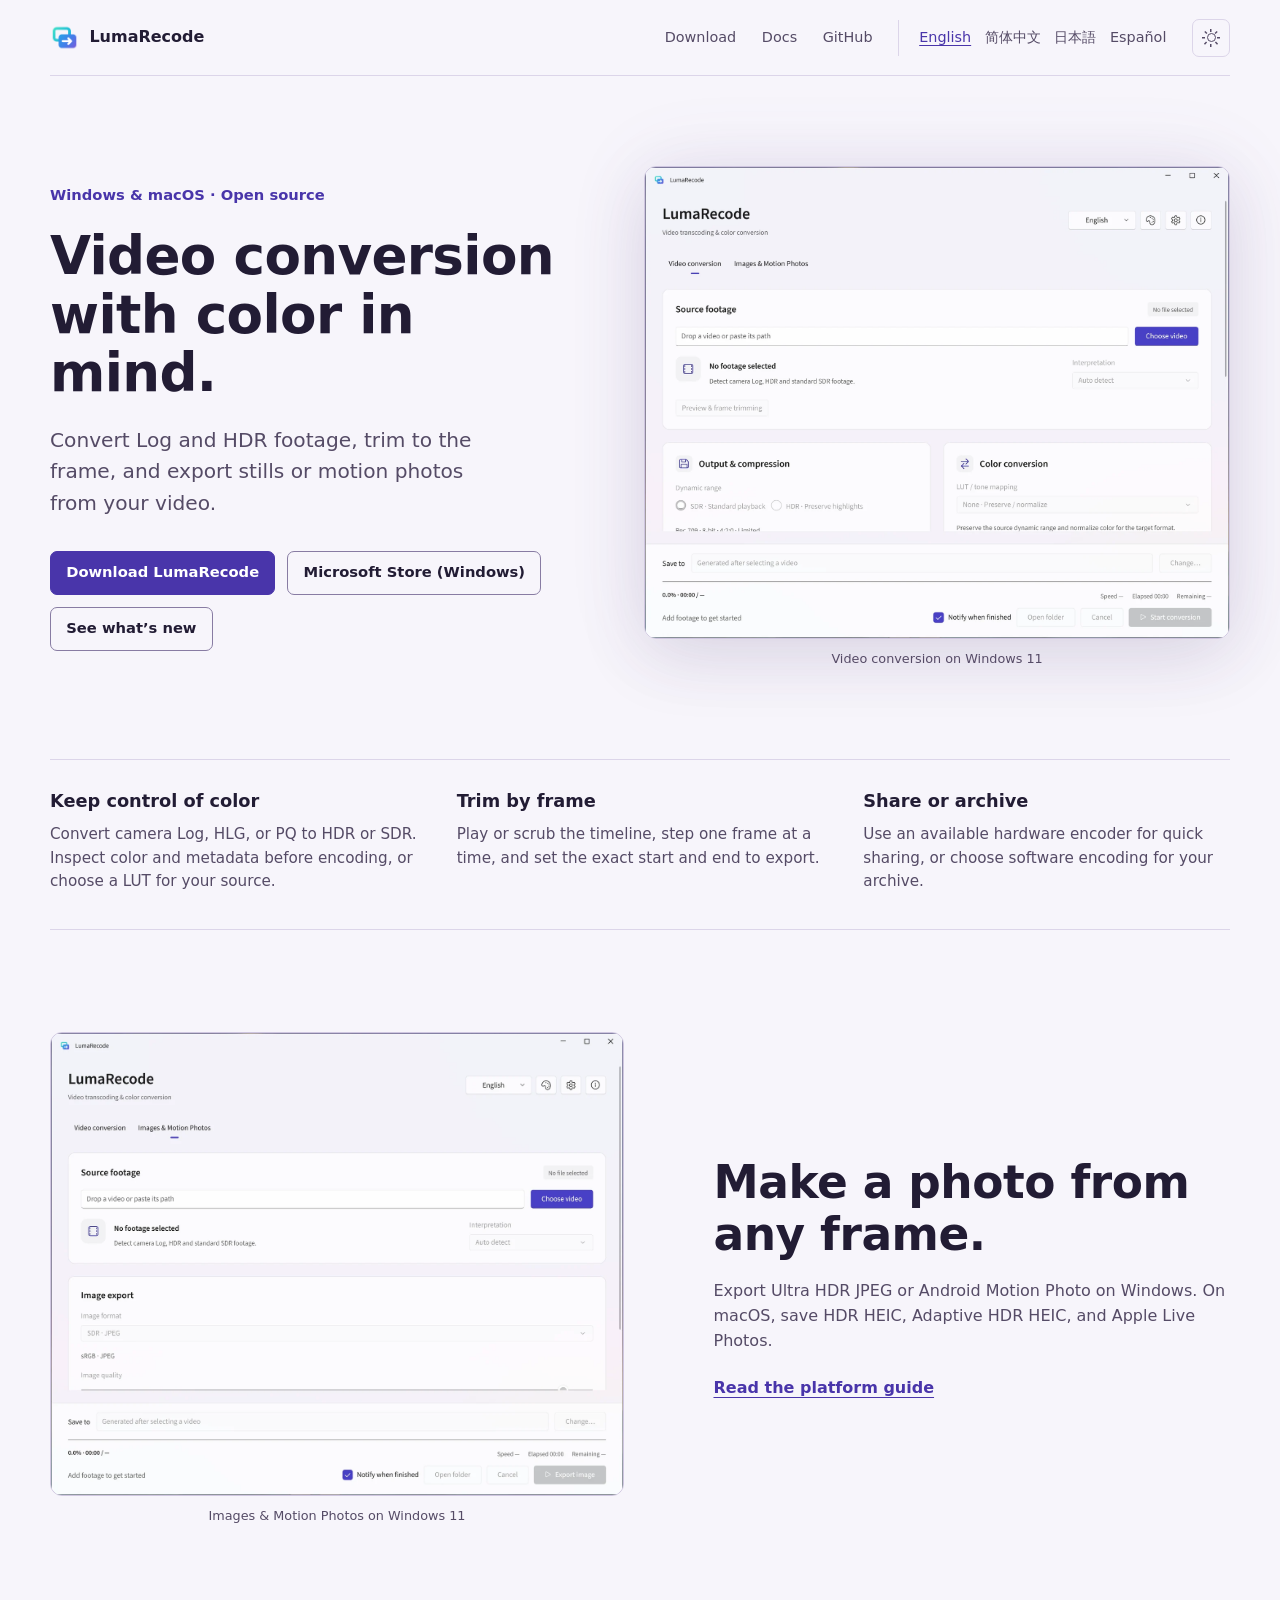
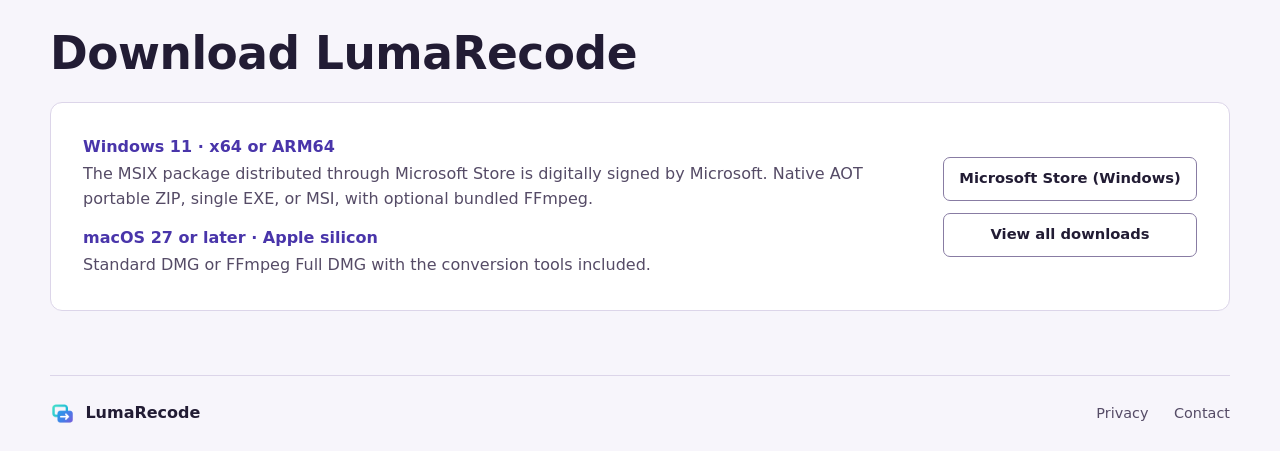
==== commit dabe4361: "Use official Microsoft Store badges and document package signing" ====
--- a/site/index.html
+++ b/site/index.html
@@ -13,9 +13,10 @@
   <link rel="alternate" hreflang="x-default" href="https://lumarecode.miku552.top/">
   <script src="language.js" data-choose-language></script>
   <link rel="icon" href="assets/lumarecode.png" type="image/png">
-  <script src="appearance.js?v=3"></script>
-  <link rel="stylesheet" href="style.css?v=3">
+  <script src="appearance.js?v=4"></script>
+  <link rel="stylesheet" href="style.css?v=4">
   <title>LumaRecode · Video transcoding for Windows and macOS</title>
+  <script type="module" src="https://get.microsoft.com/badge/ms-store-badge.bundled.js"></script>
 </head>
 <body>
   <a class="skip" href="#main">Skip to content</a>
@@ -51,7 +52,8 @@
         <p class="lede">Convert Log and HDR footage, trim to the frame, and export stills or motion photos from your video.</p>
         <div class="actions">
           <a class="button filled" href="#downloads">Download LumaRecode</a>
-          <a class="button" href="https://apps.microsoft.com/detail/9N71VF8GJT6F">Microsoft Store (Windows)</a>
+          <ms-store-badge productid="9N71VF8GJT6F" productname="LumaRecode" window-mode="full" language="en" theme="auto" animation="off"></ms-store-badge>
+          <a class="button store-fallback" href="https://apps.microsoft.com/detail/9N71VF8GJT6F">Microsoft Store (Windows)</a>
           <a class="button" href="https://github.com/MIKU552/LumaRecode/blob/main/CHANGELOG.md#english">See what’s new</a>
         </div>
       </div>
@@ -97,7 +99,7 @@
         <dl class="download-platforms">
           <div>
             <dt>Windows 11 · x64 or ARM64</dt>
-            <dd>Native AOT portable ZIP, single EXE, or MSI, with optional bundled FFmpeg.</dd>
+            <dd>The MSIX package distributed through Microsoft Store is digitally signed by Microsoft. Native AOT portable ZIP, single EXE, or MSI, with optional bundled FFmpeg.</dd>
           </div>
           <div>
             <dt>macOS 27 or later · Apple silicon</dt>
@@ -105,7 +107,8 @@
           </div>
         </dl>
         <div class="download-actions">
-          <a class="button filled" href="https://apps.microsoft.com/detail/9N71VF8GJT6F">Microsoft Store (Windows)</a>
+          <ms-store-badge productid="9N71VF8GJT6F" productname="LumaRecode" window-mode="full" language="en" theme="auto" animation="off"></ms-store-badge>
+          <a class="button store-fallback" href="https://apps.microsoft.com/detail/9N71VF8GJT6F">Microsoft Store (Windows)</a>
           <a class="button" href="https://github.com/MIKU552/LumaRecode/releases/latest">View all downloads</a>
         </div>
       </div>
--- a/site/style.css
+++ b/site/style.css
@@ -178,7 +178,11 @@
 .hero h1:lang(en) { font-size: clamp(2.25rem, 4.15vw, 3.5rem); }
 .lede { margin-top: 1.4rem; max-width: 34ch; font-size: clamp(1.06rem, 1.6vw, 1.26rem); }
 p, figcaption { color: var(--muted); }
-.actions { display: flex; flex-wrap: wrap; gap: .75rem; margin-top: 2rem; }
+.actions { display: flex; flex-wrap: wrap; align-items: center; gap: .75rem; margin-top: 2rem; }
+ms-store-badge { display: inline-flex; max-width: 100%; align-self: center; justify-self: start; }
+ms-store-badge::part(img) { max-width: 200px; max-height: 52px; }
+ms-store-badge:not(:defined) { display: none; }
+ms-store-badge:defined + .store-fallback { display: none; }
 .button {
   display: inline-flex;
   align-items: center;
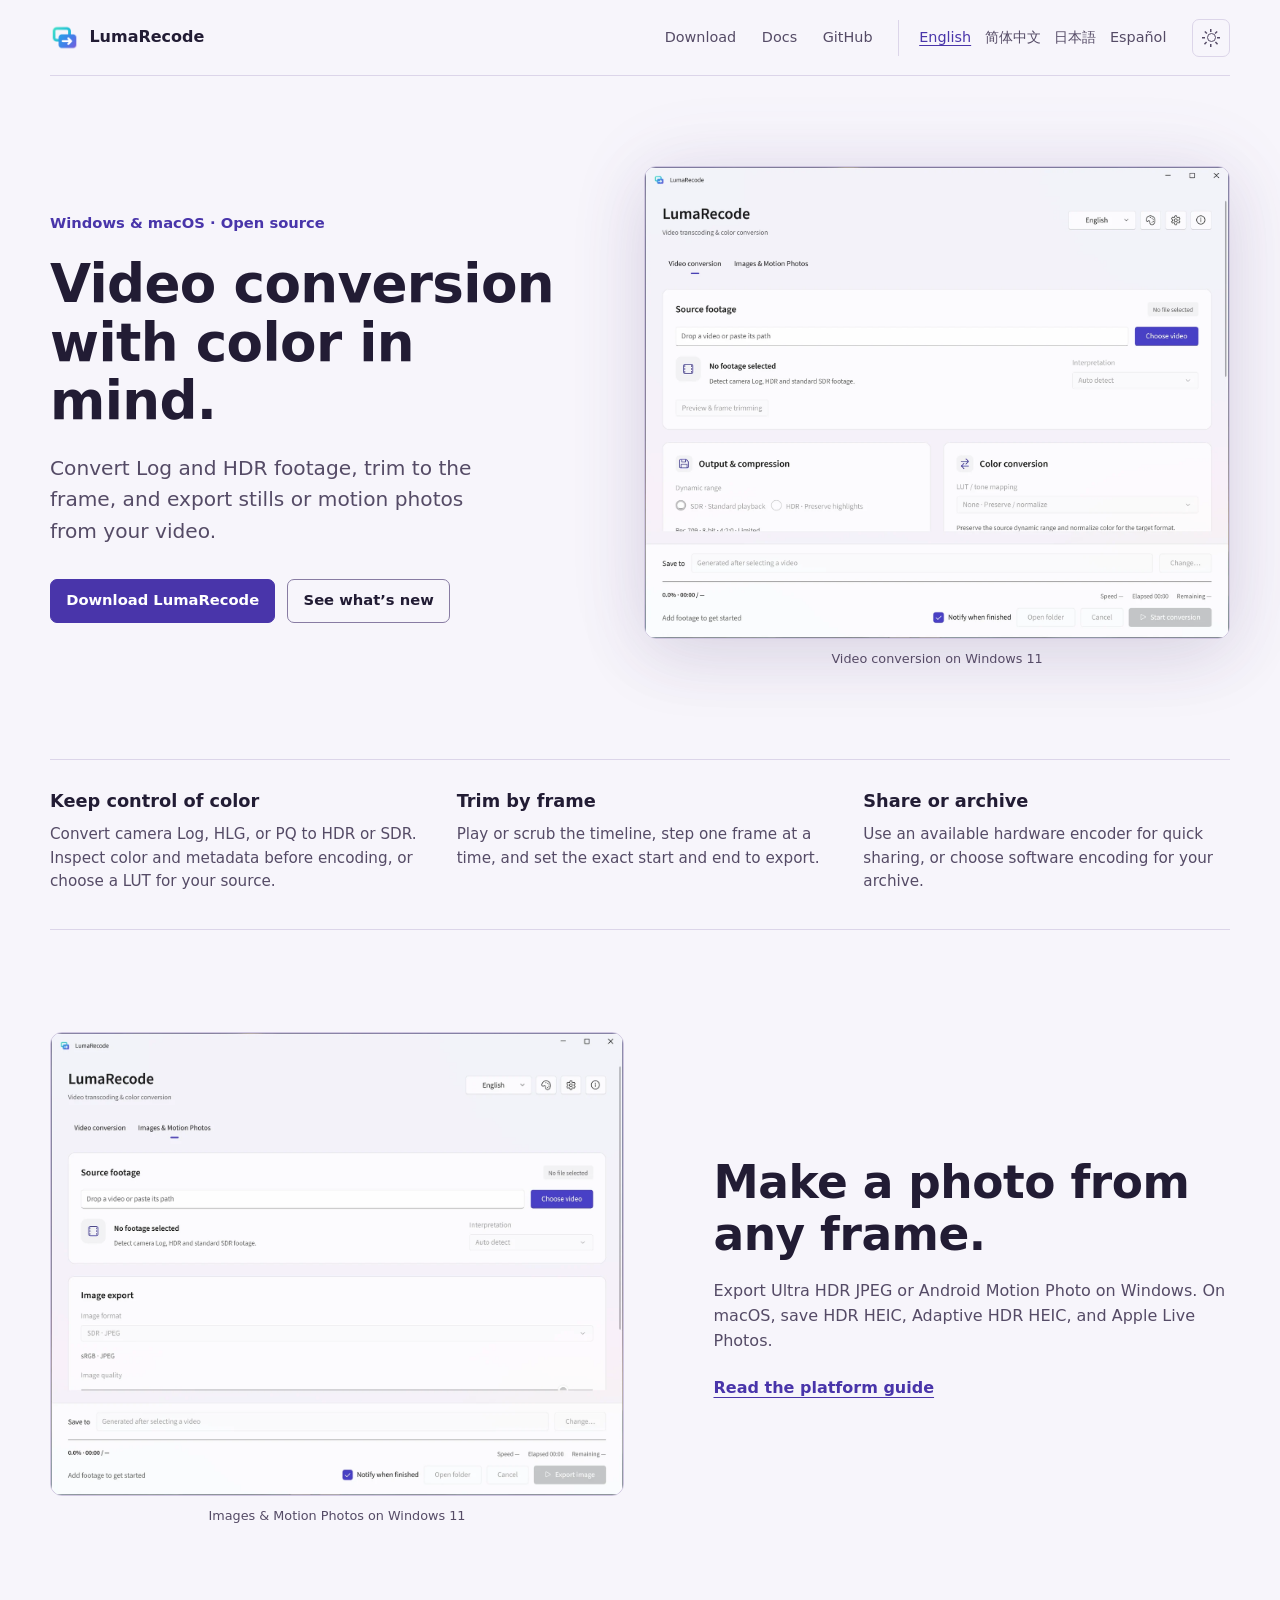
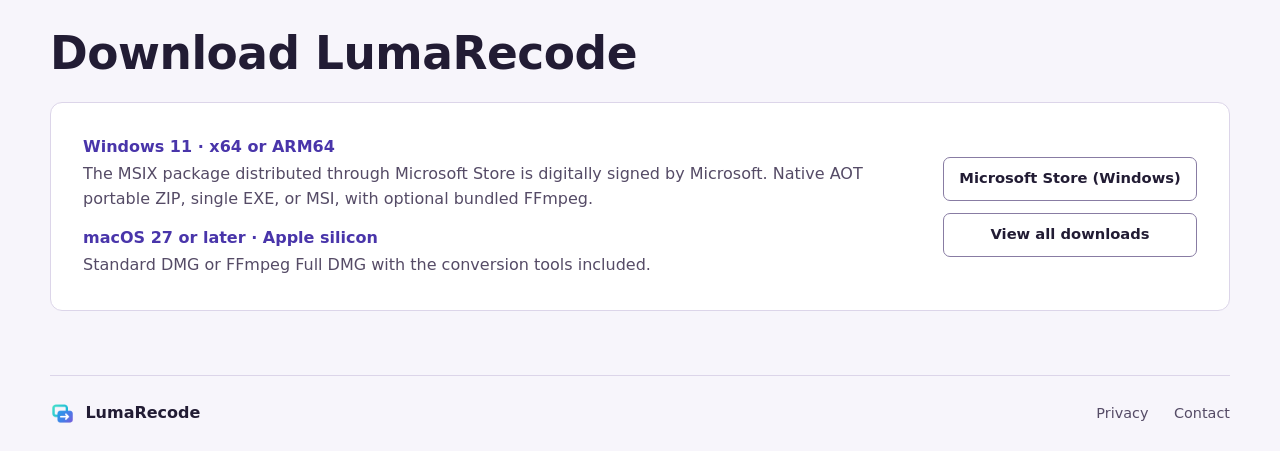
==== commit 89f1df3c: "Keep Store badge in downloads and adapt README badges to color scheme" ====
--- a/site/index.html
+++ b/site/index.html
@@ -52,8 +52,6 @@
         <p class="lede">Convert Log and HDR footage, trim to the frame, and export stills or motion photos from your video.</p>
         <div class="actions">
           <a class="button filled" href="#downloads">Download LumaRecode</a>
-          <ms-store-badge productid="9N71VF8GJT6F" productname="LumaRecode" window-mode="full" language="en" theme="auto" animation="off"></ms-store-badge>
-          <a class="button store-fallback" href="https://apps.microsoft.com/detail/9N71VF8GJT6F">Microsoft Store (Windows)</a>
           <a class="button" href="https://github.com/MIKU552/LumaRecode/blob/main/CHANGELOG.md#english">See what’s new</a>
         </div>
       </div>
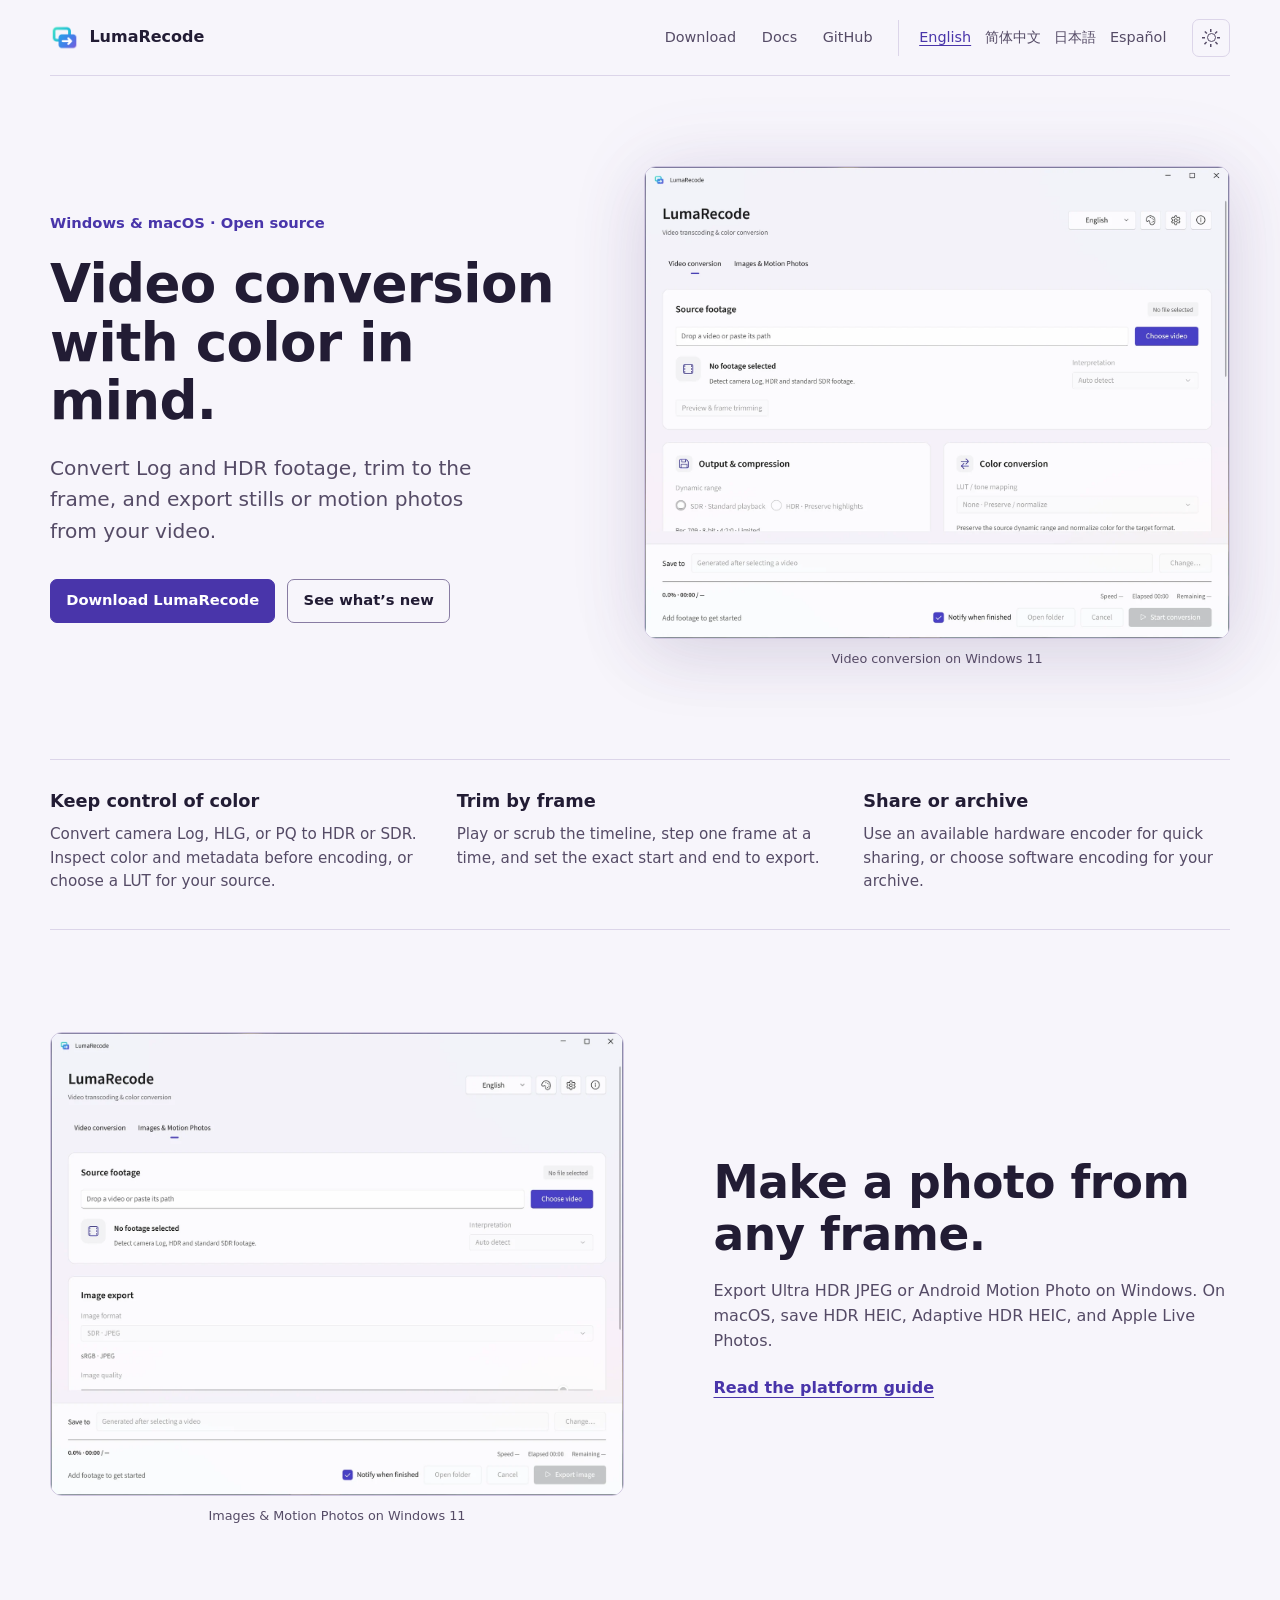
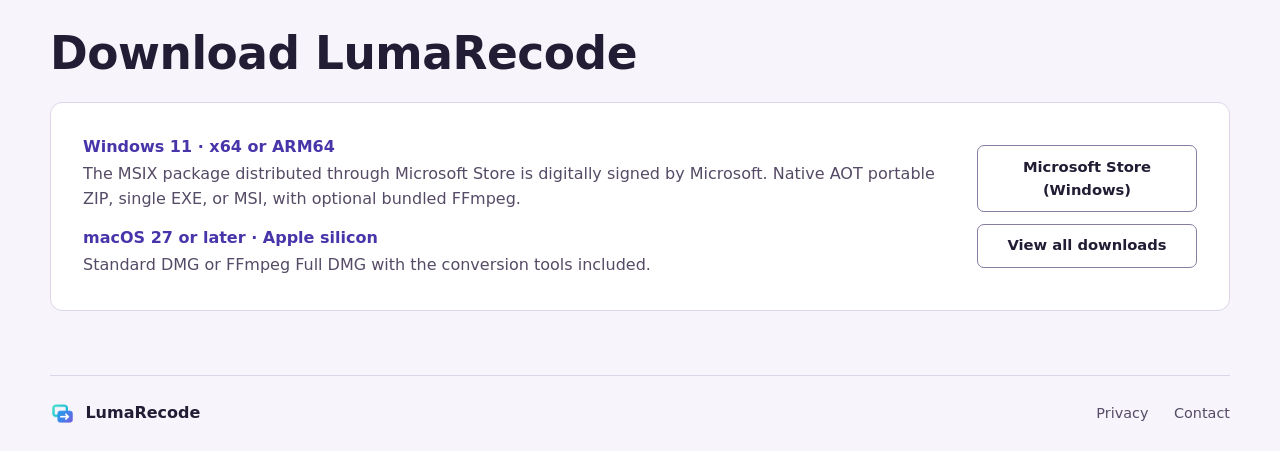
==== commit 014cd5d1: "Align Store badge and download button widths across locales" ====
--- a/site/index.html
+++ b/site/index.html
@@ -14,7 +14,7 @@
   <script src="language.js" data-choose-language></script>
   <link rel="icon" href="assets/lumarecode.png" type="image/png">
   <script src="appearance.js?v=4"></script>
-  <link rel="stylesheet" href="style.css?v=4">
+  <link rel="stylesheet" href="style.css?v=5">
   <title>LumaRecode · Video transcoding for Windows and macOS</title>
   <script type="module" src="https://get.microsoft.com/badge/ms-store-badge.bundled.js"></script>
 </head>
--- a/site/style.css
+++ b/site/style.css
@@ -179,8 +179,8 @@
 .lede { margin-top: 1.4rem; max-width: 34ch; font-size: clamp(1.06rem, 1.6vw, 1.26rem); }
 p, figcaption { color: var(--muted); }
 .actions { display: flex; flex-wrap: wrap; align-items: center; gap: .75rem; margin-top: 2rem; }
-ms-store-badge { display: inline-flex; max-width: 100%; align-self: center; justify-self: start; }
-ms-store-badge::part(img) { max-width: 200px; max-height: 52px; }
+ms-store-badge { display: block; width: 100%; min-width: 0; }
+ms-store-badge::part(img) { display: block; width: 100%; height: auto; }
 ms-store-badge:not(:defined) { display: none; }
 ms-store-badge:defined + .store-fallback { display: none; }
 .button {
@@ -238,7 +238,8 @@
   border-radius: 12px;
   background: var(--panel);
 }
-.download-actions { display: grid; gap: .75rem; }
+.download-actions { display: grid; gap: .75rem; width: 220px; max-width: 100%; }
+.download-actions .button { width: 100%; min-width: 0; text-align: center; }
 .download-platforms { display: grid; gap: .9rem; margin: 0; }
 .download-platforms dt { color: var(--accent); font-weight: 600; }
 .download-platforms dd { margin: .15rem 0 0; color: var(--muted); }
@@ -263,7 +264,7 @@
   .locale-nav { border-inline-start: 0; padding-inline-start: 0; gap: .15rem .55rem; }
   .theme-picker { margin-inline-start: auto; }
   .workflow, .download-panel { grid-template-columns: 1fr; }
-  .download-actions { justify-items: start; }
+  .download-actions { justify-self: start; }
 }
 
 @media (max-width: 360px) {
